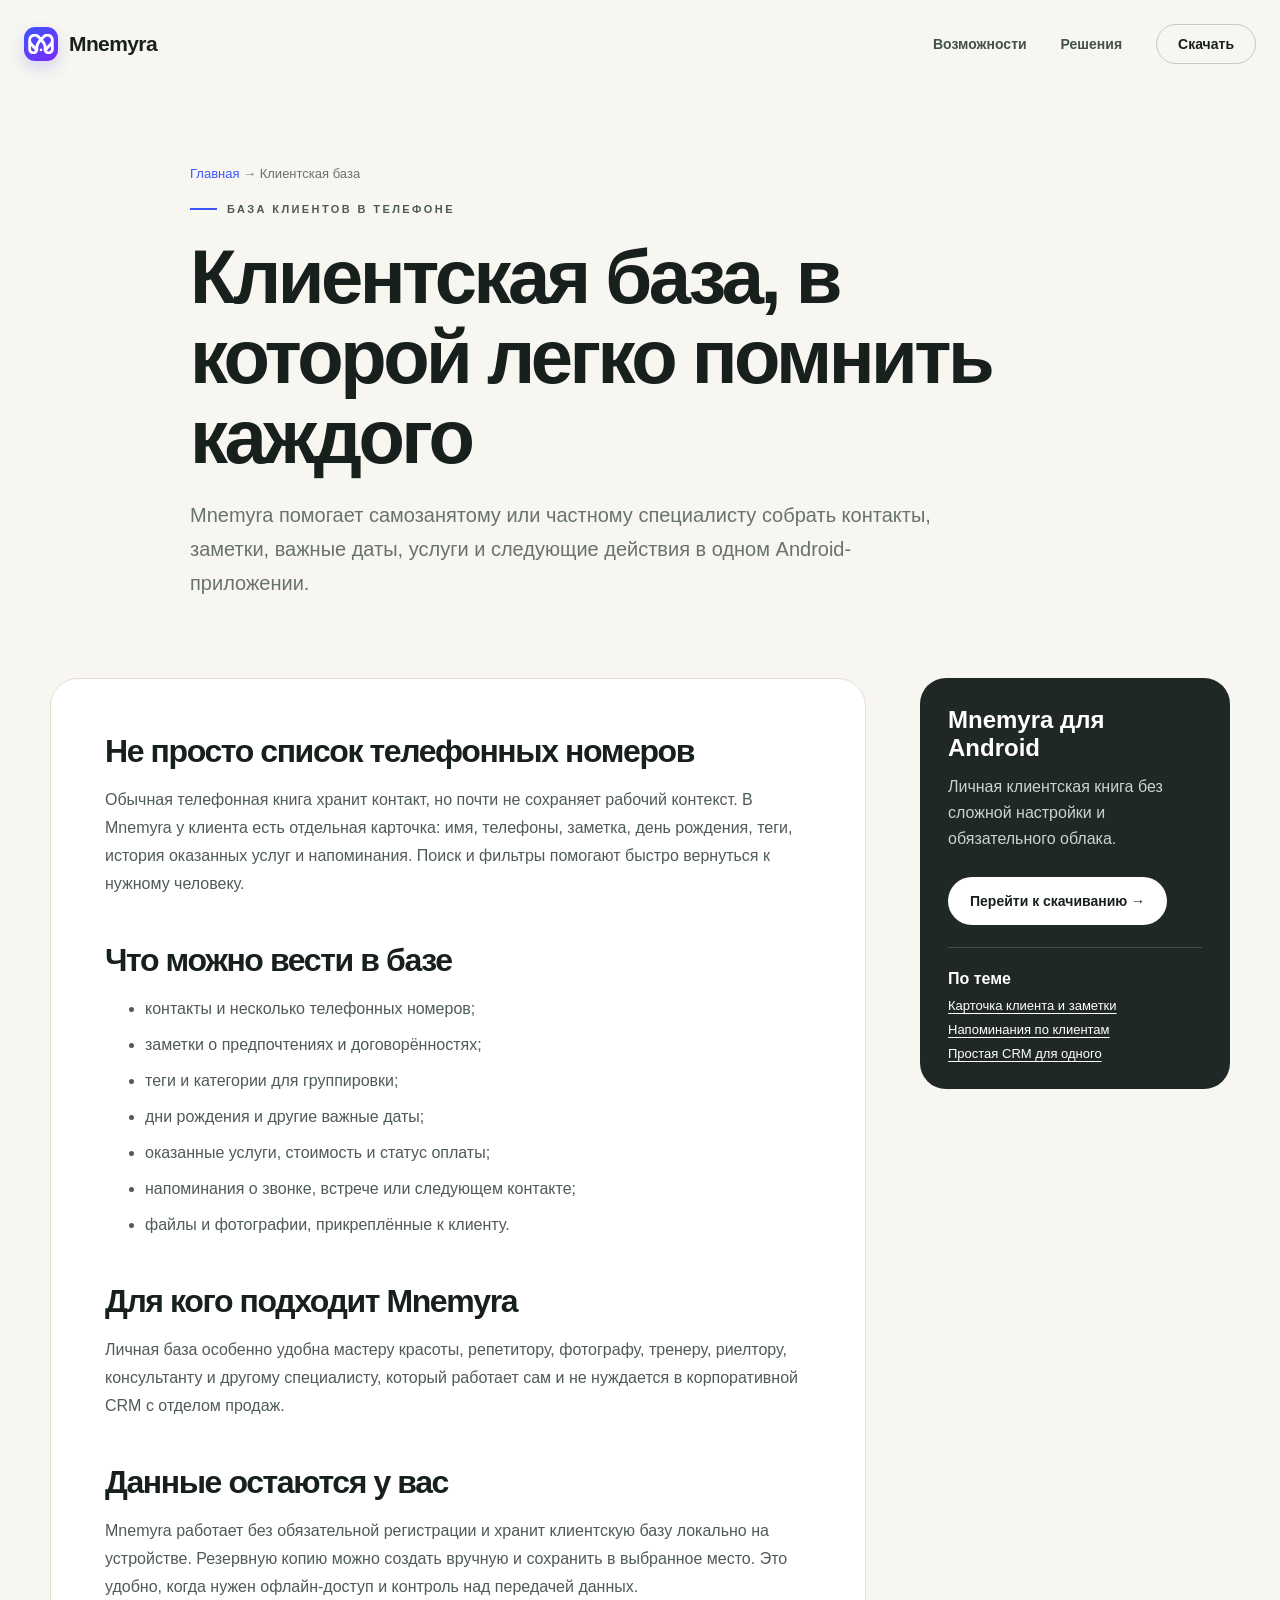
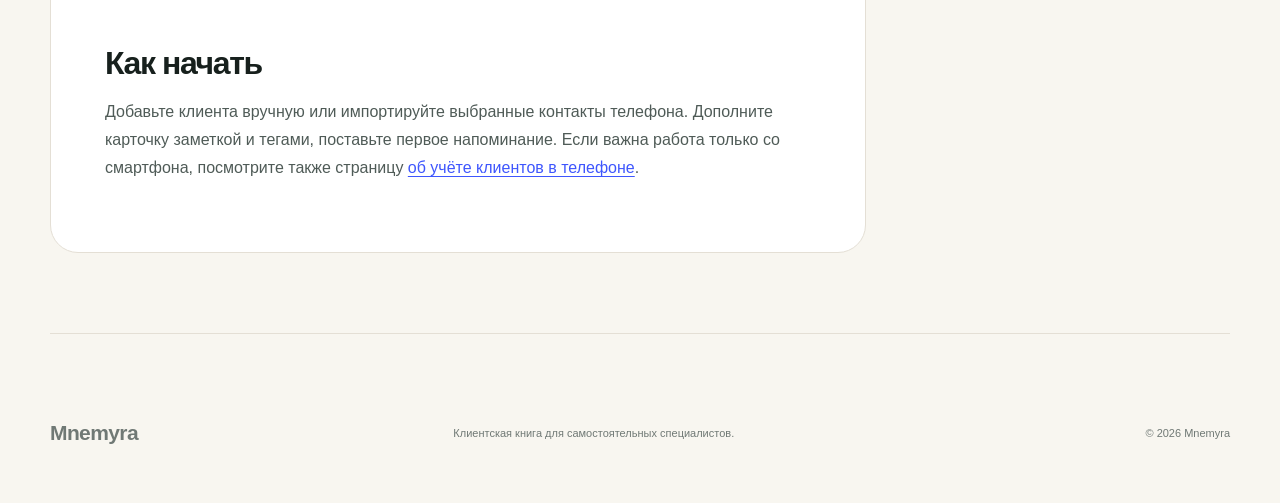
==== client-base/index.html @ 7515821a "Add SEO landing pages and internal linking" ====
<!doctype html><html lang="ru"><head><meta charset="utf-8"><meta name="viewport" content="width=device-width,initial-scale=1"><meta name="robots" content="index,follow,max-image-preview:large"><title>Клиентская база на Android для самозанятых — Mnemyra</title><meta name="description" content="Приложение для ведения клиентской базы на телефоне: контакты, заметки, теги, важные даты, услуги и напоминания. Локально, без облака и сложной CRM."><link rel="canonical" href="https://mnemyra.ru/client-base/"><meta property="og:type" content="website"><meta property="og:title" content="Клиентская база на Android — Mnemyra"><meta property="og:description" content="Ведите контакты, заметки, услуги и напоминания по клиентам в одном приложении."><meta property="og:image" content="../og-image.png"><link rel="icon" href="../favicon.ico"><link rel="stylesheet" href="../styles.css"><script type="application/ld+json">{"@context":"https://schema.org","@type":"WebPage","name":"Клиентская база на Android для самозанятых","isPartOf":{"@type":"WebSite","name":"Mnemyra","url":"https://mnemyra.ru/"},"about":{"@type":"SoftwareApplication","name":"Mnemyra","operatingSystem":"Android","applicationCategory":"BusinessApplication"}}</script></head><body>
<header class="site-header"><a class="brand" href="../"><span class="brand-mark"><img src="../logo.svg" alt=""></span><span>Mnemyra</span></a><nav class="main-nav"><a href="../#possibilities">Возможности</a><a href="../#guides">Решения</a><a class="nav-cta" href="../#download">Скачать</a></nav></header>
<main class="landing-main"><section class="landing-hero wrap"><div class="breadcrumbs"><a href="../">Главная</a> → Клиентская база</div><div class="eyebrow"><span></span> База клиентов в телефоне</div><h1>Клиентская база, в которой легко помнить каждого</h1><p class="landing-lead">Mnemyra помогает самозанятому или частному специалисту собрать контакты, заметки, важные даты, услуги и следующие действия в одном Android-приложении.</p></section><div class="landing-body wrap"><article class="article-card">
<h2>Не просто список телефонных номеров</h2><p>Обычная телефонная книга хранит контакт, но почти не сохраняет рабочий контекст. В Mnemyra у клиента есть отдельная карточка: имя, телефоны, заметка, день рождения, теги, история оказанных услуг и напоминания. Поиск и фильтры помогают быстро вернуться к нужному человеку.</p>
<h2>Что можно вести в базе</h2><ul><li>контакты и несколько телефонных номеров;</li><li>заметки о предпочтениях и договорённостях;</li><li>теги и категории для группировки;</li><li>дни рождения и другие важные даты;</li><li>оказанные услуги, стоимость и статус оплаты;</li><li>напоминания о звонке, встрече или следующем контакте;</li><li>файлы и фотографии, прикреплённые к клиенту.</li></ul>
<h2>Для кого подходит Mnemyra</h2><p>Личная база особенно удобна мастеру красоты, репетитору, фотографу, тренеру, риелтору, консультанту и другому специалисту, который работает сам и не нуждается в корпоративной CRM с отделом продаж.</p>
<h2>Данные остаются у вас</h2><p>Mnemyra работает без обязательной регистрации и хранит клиентскую базу локально на устройстве. Резервную копию можно создать вручную и сохранить в выбранное место. Это удобно, когда нужен офлайн-доступ и контроль над передачей данных.</p>
<h2>Как начать</h2><p>Добавьте клиента вручную или импортируйте выбранные контакты телефона. Дополните карточку заметкой и тегами, поставьте первое напоминание. Если важна работа только со смартфона, посмотрите также страницу <a href="../clients-on-phone/">об учёте клиентов в телефоне</a>.</p>
</article><aside class="page-aside"><h2>Mnemyra для Android</h2><p>Личная клиентская книга без сложной настройки и обязательного облака.</p><a class="button" href="../#download">Перейти к скачиванию →</a><div class="related"><strong>По теме</strong><a href="../client-card/">Карточка клиента и заметки</a><a href="../client-reminders/">Напоминания по клиентам</a><a href="../simple-crm/">Простая CRM для одного</a></div></aside></div></main><footer class="footer wrap landing-footer"><a class="brand" href="../"><span>Mnemyra</span></a><p>Клиентская книга для самостоятельных специалистов.</p><div><span>© 2026 Mnemyra</span></div></footer></body></html>
---- styles.css ----
:root{--blue:#3e56fd;--violet:#7b2afc;--ink:#17201d;--muted:#68736f;--milk:#f8f6f0;--warm:#eee9df;--line:#e4dfd5;--card:#fff;--radius:32px;--shadow:0 24px 70px rgba(41,45,43,.12)}
*{box-sizing:border-box}html{scroll-behavior:smooth}body{margin:0;background:var(--milk);color:var(--ink);font-family:Manrope,Arial,sans-serif;-webkit-font-smoothing:antialiased}a{color:inherit;text-decoration:none}button{font:inherit}.wrap{width:min(1180px,calc(100% - 48px));margin-inline:auto}.site-header{height:88px;width:min(1240px,calc(100% - 48px));margin:auto;display:flex;align-items:center;justify-content:space-between;position:relative;z-index:20}.brand{display:flex;align-items:center;gap:11px;font-size:21px;font-weight:800;letter-spacing:-.6px}.brand-mark{width:34px;height:34px;border-radius:11px;background:linear-gradient(145deg,var(--blue),var(--violet));padding:8px;display:grid;place-items:center;box-shadow:0 7px 15px rgba(62,86,253,.2)}.brand-mark img{width:100%;filter:invert(1)}.main-nav{display:flex;align-items:center;gap:34px;font-size:14px;font-weight:600}.main-nav a:not(.nav-cta){color:#43504b}.main-nav a:hover{color:var(--blue)}.nav-cta{border:1px solid #c9c8c3;border-radius:999px;padding:11px 21px}.menu-button{display:none;background:none;border:0}.hero{min-height:690px;display:grid;grid-template-columns:1.04fr .96fr;align-items:center;padding-top:45px;padding-bottom:80px}.eyebrow{text-transform:uppercase;font-size:11px;font-weight:800;letter-spacing:2.4px;display:flex;align-items:center;gap:10px;color:#4d5a56}.eyebrow span{display:block;width:27px;height:2px;background:var(--blue)}h1,h2,h3,p{margin-top:0}.hero h1,.section-heading h2,.privacy h2,.download h2{font-size:clamp(48px,5.4vw,76px);line-height:1.04;letter-spacing:-4px;margin:24px 0 27px;font-weight:700}.hero h1 em,.section-heading h2 em,.privacy h2 em,.download h2 em{font-family:Prata,Georgia,serif;font-weight:400;color:var(--blue)}.hero-lead{font-size:18px;line-height:1.7;color:var(--muted);max-width:610px}.hero-actions{display:flex;align-items:center;gap:30px;margin-top:34px}.button{display:inline-flex;align-items:center;gap:28px;border-radius:999px;padding:16px 22px;font-size:14px;font-weight:700;transition:.2s transform,.2s box-shadow}.button:hover{transform:translateY(-2px)}.button-primary{background:var(--blue);color:#fff;box-shadow:0 12px 30px rgba(62,86,253,.25)}.button span{font-size:18px}.text-link{font-size:14px;font-weight:700;border-bottom:1px solid #aaa;padding-bottom:4px}.text-link span{margin-left:8px}.hero-note{font-size:12px;color:#67716d;margin-top:24px}.shield{display:inline-grid;place-items:center;width:19px;height:19px;background:#dfe3ff;color:var(--blue);border-radius:50%;margin-right:8px;font-weight:800}.hero-visual{position:relative;min-height:570px;display:grid;place-items:center}.orbit{position:absolute;border:1px solid rgba(62,86,253,.15);border-radius:50%}.orbit-one{width:530px;height:530px}.orbit-two{width:410px;height:410px}.phone{position:relative;width:292px;height:584px;background:#fdfdfc;border:8px solid #202323;border-radius:46px;padding:18px 17px 14px;box-shadow:0 38px 70px rgba(44,50,47,.24);z-index:2;overflow:hidden}.phone:before{content:"";position:absolute;top:8px;left:50%;transform:translateX(-50%);width:78px;height:19px;border-radius:20px;background:#202323}.phone-top{display:flex;justify-content:space-between;font-size:9px;font-weight:800;padding:1px 7px 24px}.phone-top i{width:30px;border-top:5px double #202323}.app-head{display:flex;align-items:center;justify-content:space-between}.app-head small{font-size:7px;letter-spacing:1.3px;color:#818986}.app-head h2{font-size:23px;margin:2px 0}.avatar{display:grid;place-items:center;border-radius:50%;font-weight:800}.avatar-blue{width:36px;height:36px;background:#dfe4ff;color:var(--blue)}.phone-subtitle{font-size:10px;color:#737d78;margin:14px 0 8px}.summary-grid{display:grid;grid-template-columns:1fr 1fr;gap:8px}.summary{padding:13px 11px;border-radius:15px}.summary strong{font-size:22px;display:block}.summary span{font-size:8px;line-height:1.35;color:#535d59}.blue{background:#e6eaff}.lilac{background:#eee5ff}.phone-section-title{display:flex;justify-content:space-between;font-size:10px;margin:18px 1px 8px}.phone-section-title span{color:var(--blue);font-weight:700}.event-card{display:flex;align-items:center;gap:9px;background:#fff;border:1px solid #ecebe7;border-radius:14px;padding:8px;margin-bottom:7px;box-shadow:0 5px 15px rgba(30,40,35,.05)}.event-card>div:nth-child(2){flex:1}.event-card strong{display:block;font-size:9px}.event-card small{font-size:7px;color:#7b8580}.date-box{width:36px;height:38px;border-radius:10px;background:var(--blue);color:#fff;display:grid;place-content:center;text-align:center}.date-box strong{font-size:12px}.date-box span{font-size:6px}.date-box.pale{background:#f0e7ff;color:var(--violet)}.event-card.faded{opacity:.8}.phone-nav{position:absolute;bottom:0;left:0;right:0;background:#fff;border-top:1px solid #eee;padding:9px 16px 11px;display:flex;justify-content:space-between;color:#858b88}.phone-nav span{font-size:14px;text-align:center}.phone-nav small{display:block;font-size:6px;margin-top:2px}.phone-nav .active{color:var(--blue)}.float-card{position:absolute;z-index:3;background:rgba(255,255,255,.93);backdrop-filter:blur(10px);box-shadow:var(--shadow);border:1px solid rgba(255,255,255,.8);border-radius:18px;padding:12px 15px;display:flex;align-items:center;gap:10px}.float-card small,.float-card strong{display:block}.float-card small{font-size:8px;color:#7b8580}.float-card strong{font-size:10px}.note-card{top:92px;left:-12px}.mini-icon{width:32px;height:32px;border-radius:10px;background:#e8eaff;color:var(--blue);display:grid;place-items:center}.people-card{right:-7px;bottom:95px}.stacked-avatars{display:flex}.stacked-avatars span{width:26px;height:26px;margin-left:-7px;border:2px solid white;border-radius:50%;display:grid;place-items:center;background:#e7dbff;color:#6e39c8;font-size:8px;font-weight:800}.stacked-avatars span:first-child{margin-left:0;background:#dde3ff;color:var(--blue)}.stacked-avatars span:last-child{background:#ffe2d6;color:#9b593e}.trust-strip{border-top:1px solid var(--line);border-bottom:1px solid var(--line);display:grid;grid-template-columns:repeat(4,1fr);padding:28px max(24px,calc((100vw - 1180px)/2));gap:20px;background:rgba(255,255,255,.25)}.trust-strip div{display:flex;gap:15px;align-items:flex-start;border-right:1px solid var(--line)}.trust-strip div:last-child{border:0}.trust-strip span{font-family:Prata;color:var(--blue);font-size:12px}.trust-strip strong{font-size:12px;line-height:1.45}.section-space{padding-top:130px;padding-bottom:130px}.section-heading{display:grid;grid-template-columns:1fr 1fr;align-items:end}.section-heading .eyebrow{grid-column:1/-1}.section-heading h2{font-size:clamp(42px,5vw,66px);margin-bottom:60px}.section-heading p{font-size:16px;color:var(--muted);line-height:1.7;margin:0 0 63px auto;max-width:390px}.bento{display:grid;grid-template-columns:1.4fr 1fr;grid-template-rows:1fr 1fr;gap:18px}.feature-card{border-radius:var(--radius);padding:36px;background:white;position:relative;overflow:hidden;min-height:260px;border:1px solid rgba(44,49,47,.04)}.feature-main{grid-row:1/3;background:#e9ebff;min-height:570px;padding-right:52%}.feature-label{font-size:10px;text-transform:uppercase;letter-spacing:1.7px;color:var(--blue);font-weight:800}.feature-card h3{font-size:30px;line-height:1.16;letter-spacing:-1.4px;margin:24px 0 15px}.feature-card p{font-size:13px;line-height:1.65;color:#67716d}.client-card{position:absolute;right:-34px;top:70px;width:305px;border-radius:25px;background:#fff;padding:22px;box-shadow:0 22px 55px rgba(65,70,95,.16);transform:rotate(-2deg)}.client-top{display:flex;align-items:center;gap:10px}.client-top>div:nth-child(2){flex:1}.client-top strong,.client-top span{display:block}.client-top strong{font-size:12px}.client-top span{font-size:8px;color:#7b8580}.client-top button{border:0;background:none}.avatar-photo{width:42px;height:42px;background:#eadbff;color:#7242bc;font-size:11px}.tags{display:flex;gap:6px;margin:16px 0}.tags span{font-size:7px;background:#eef0ff;color:var(--blue);padding:5px 8px;border-radius:10px}.client-details{border-top:1px solid #eee;border-bottom:1px solid #eee;padding:13px 0}.client-details span,.client-details strong{display:block}.client-details span{font-size:7px;color:#7b8580}.client-details strong{font-size:10px}.client-actions{display:flex;gap:8px;margin-top:15px}.client-actions button{border:0;border-radius:12px;background:#edf0ff;color:var(--blue);font-size:8px;font-weight:800;padding:9px}.reminder-feature{background:#e8f0e9;padding-right:44%}.services-feature{background:#f1e7fb;padding-right:46%}.feature-icon{width:42px;height:42px;border-radius:14px;background:rgba(255,255,255,.65);display:grid;place-items:center;color:var(--blue);font-size:19px}.reminder-pop{position:absolute;right:-34px;bottom:35px;background:white;width:240px;padding:17px;border-radius:18px;box-shadow:0 15px 35px rgba(44,60,48,.12);transform:rotate(2deg)}.reminder-pop span,.reminder-pop strong,.reminder-pop small{display:block}.reminder-pop span{font-size:7px;color:#56815e;text-transform:uppercase;font-weight:800;letter-spacing:1px}.reminder-pop strong{font-size:11px;margin:5px 0}.reminder-pop small{font-size:8px;color:#7b8580}.bars{position:absolute;right:20px;bottom:38px;height:115px;width:175px;display:flex;align-items:flex-end;gap:7px;border-bottom:1px solid rgba(123,42,252,.18)}.bars i{display:block;flex:1;background:linear-gradient(var(--violet),#c6a7ed);border-radius:6px 6px 0 0}.bars i:nth-child(1){height:30%}.bars i:nth-child(2){height:52%}.bars i:nth-child(3){height:40%}.bars i:nth-child(4){height:75%}.bars i:nth-child(5){height:60%}.bars i:nth-child(6){height:100%}.money{position:absolute;right:30px;top:30px}.money span,.money strong{display:block}.money span{font-size:7px;color:#796d81}.money strong{font-size:16px}.privacy{background:#19211e;color:white;overflow:hidden}.privacy-inner{min-height:640px;display:grid;grid-template-columns:1fr 1fr;align-items:center}.eyebrow.light{color:#c3cac7}.privacy h2{font-size:clamp(44px,5vw,67px)}.privacy h2 em,.download h2 em{color:#aab6ff}.privacy-copy>p{color:#aeb8b4;line-height:1.8;max-width:520px}.privacy ul{list-style:none;padding:0;margin:30px 0;display:grid;gap:16px;font-size:13px}.privacy li b{display:inline-grid;place-items:center;background:#324039;color:#aab6ff;width:24px;height:24px;border-radius:50%;margin-right:10px}.privacy-art{position:relative;min-height:500px;display:grid;place-items:center}.halo{position:absolute;border:1px solid rgba(170,182,255,.2);border-radius:50%}.h1{width:460px;height:460px}.h2{width:340px;height:340px}.h3{width:225px;height:225px;background:radial-gradient(circle,rgba(62,86,253,.25),transparent 70%)}.lock{position:relative;z-index:2;width:150px;height:180px;border-radius:46% 46% 35% 35%;background:linear-gradient(145deg,#5268fc,#712df4);display:grid;place-content:center;text-align:center;box-shadow:0 25px 70px rgba(72,67,255,.35);transform:rotate(3deg)}.lock span{font-size:38px}.lock strong{font-size:15px;margin-top:8px}.lock small{font-size:8px;color:#dfe2ff}.centered{text-align:center;display:block}.centered .eyebrow{justify-content:center}.centered h2{margin-bottom:50px}.professions{display:flex;flex-wrap:wrap;justify-content:center;gap:11px}.professions span{background:#fff;border:1px solid var(--line);border-radius:999px;padding:15px 22px;font-size:13px;font-weight:600}.professions span:nth-child(2n){background:#e9ebff;color:#3548ca;border-color:#d8dcff}.download{min-height:480px;border-radius:40px;background:linear-gradient(135deg,var(--blue),#6840f2);color:white;padding:64px 70px;margin-bottom:100px;position:relative;overflow:hidden}.download>div:first-child{position:relative;z-index:2}.download-logo{width:56px;height:56px;filter:invert(1);margin-bottom:32px}.download h2{font-size:clamp(43px,5vw,68px);margin-bottom:18px}.download p{color:#dfe2ff}.button-white{background:#fff;color:var(--blue);margin-top:20px}.download-word{position:absolute;right:40px;bottom:-165px;font:580px/1 Prata;color:rgba(255,255,255,.09)}.footer{border-top:1px solid var(--line);min-height:170px;display:grid;grid-template-columns:1fr 1fr 1fr;align-items:center;gap:30px;font-size:11px;color:#707975}.footer p{margin:0}.footer>div{display:flex;justify-content:flex-end;gap:24px}.reveal{opacity:0;transform:translateY(22px);transition:opacity .7s ease,transform .7s ease}.reveal.visible{opacity:1;transform:none}
@media(max-width:900px){.main-nav{display:none;position:absolute;top:75px;left:0;right:0;background:white;border-radius:20px;padding:22px;box-shadow:var(--shadow);flex-direction:column}.main-nav.open{display:flex}.menu-button{display:block}.hero{grid-template-columns:1fr;padding-top:60px}.hero-copy{text-align:center}.hero-copy .eyebrow,.hero-actions{justify-content:center}.hero-lead{margin-inline:auto}.hero-visual{margin-top:60px}.trust-strip{grid-template-columns:1fr 1fr}.trust-strip div:nth-child(2){border:0}.section-heading{display:block}.section-heading p{margin:0 0 50px}.bento{grid-template-columns:1fr}.feature-main{grid-row:auto}.privacy-inner{grid-template-columns:1fr;padding-top:100px}.footer{grid-template-columns:1fr;text-align:center;padding:50px 0}.footer .brand{justify-content:center}.footer>div{justify-content:center}.download{padding:55px 45px}}
@media(max-width:580px){.wrap,.site-header{width:min(100% - 28px,1180px)}.site-header{height:72px}.hero{padding-top:35px}.hero h1,.section-heading h2,.privacy h2,.download h2{letter-spacing:-2.4px}.hero-lead{font-size:16px}.hero-actions{flex-direction:column;gap:20px}.hero-visual{transform:scale(.82);margin-inline:-35px;margin-top:25px;margin-bottom:-55px}.float-card{display:none}.trust-strip{grid-template-columns:1fr;padding:20px 25px}.trust-strip div{border-right:0;border-bottom:1px solid var(--line);padding:10px 0}.section-space{padding-top:85px;padding-bottom:85px}.section-heading h2{margin-bottom:28px}.feature-card{padding:27px}.feature-main{padding-right:27px;padding-bottom:330px}.client-card{top:auto;bottom:20px;right:-15px}.reminder-feature,.services-feature{padding-right:27px;padding-bottom:160px}.download{width:calc(100% - 28px);padding:45px 28px;border-radius:28px}.download-word{right:-100px}.privacy-art{min-height:420px;transform:scale(.8);margin:-45px}.professions{justify-content:flex-start}.professions span{padding:12px 15px;font-size:11px}}
@media(prefers-reduced-motion:reduce){html{scroll-behavior:auto}.reveal{opacity:1;transform:none;transition:none}}

/* The source SVG has generous built-in whitespace, so the mark needs optical scaling. */
.brand-mark{padding:2px;overflow:hidden}
.brand-mark img{transform:scale(.86)}

/* SEO hub and focused solution pages */
.seo-hub{border-top:1px solid var(--line)}.seo-grid{display:grid;grid-template-columns:repeat(2,1fr);gap:14px;margin-top:38px}.seo-grid a{background:#fff;border:1px solid var(--line);border-radius:22px;padding:24px;font-size:18px;font-weight:800;transition:.2s transform,.2s border-color}.seo-grid a:hover{transform:translateY(-3px);border-color:#aeb7ff}.seo-grid span{display:block;margin-top:8px;color:var(--muted);font-size:13px;font-weight:600}.landing-main{padding-bottom:80px}.landing-hero{padding-top:78px;padding-bottom:58px;max-width:900px}.landing-hero h1{font-size:clamp(44px,6vw,76px);line-height:1.05;letter-spacing:-3.5px;margin:22px 0}.landing-lead{font-size:20px;line-height:1.7;color:var(--muted);max-width:780px}.landing-body{display:grid;grid-template-columns:minmax(0,1fr) 310px;gap:54px;align-items:start}.article-card{background:#fff;border:1px solid var(--line);border-radius:28px;padding:clamp(26px,5vw,54px)}.article-card h2{font-size:32px;letter-spacing:-1.4px;margin:44px 0 16px}.article-card h2:first-child{margin-top:0}.article-card h3{font-size:21px;margin:30px 0 10px}.article-card p,.article-card li{font-size:16px;line-height:1.75;color:#4f5b57}.article-card li+li{margin-top:8px}.article-card a,.related a{color:var(--blue);text-decoration:underline;text-underline-offset:3px}.page-aside{position:sticky;top:24px;background:#202826;color:#fff;border-radius:26px;padding:28px}.page-aside h2{font-size:24px;margin-bottom:12px}.page-aside p{color:#cbd2cf;line-height:1.6}.page-aside .button{margin-top:10px;background:#fff;color:#17201d;text-decoration:none}.related{margin-top:22px;padding-top:22px;border-top:1px solid rgba(255,255,255,.16)}.related strong{display:block;margin-bottom:10px}.related a{display:block;color:#fff;margin-top:9px;font-size:13px}.breadcrumbs{font-size:13px;color:var(--muted);margin-bottom:22px}.breadcrumbs a{color:var(--blue)}.landing-footer{border-top:1px solid var(--line);padding-top:28px}@media(max-width:850px){.landing-body{grid-template-columns:1fr}.page-aside{position:static}.seo-grid{grid-template-columns:1fr}}@media(max-width:620px){.landing-hero{padding-top:45px}.landing-lead{font-size:17px}.article-card{border-radius:22px}.article-card h2{font-size:27px}}
.site-header:not(:has(.menu-button)) .main-nav{display:flex}@media(max-width:620px){.site-header:not(:has(.menu-button)) .main-nav a:not(.nav-cta){display:none}.site-header:not(:has(.menu-button)) .main-nav{position:static;background:none;box-shadow:none;padding:0}}
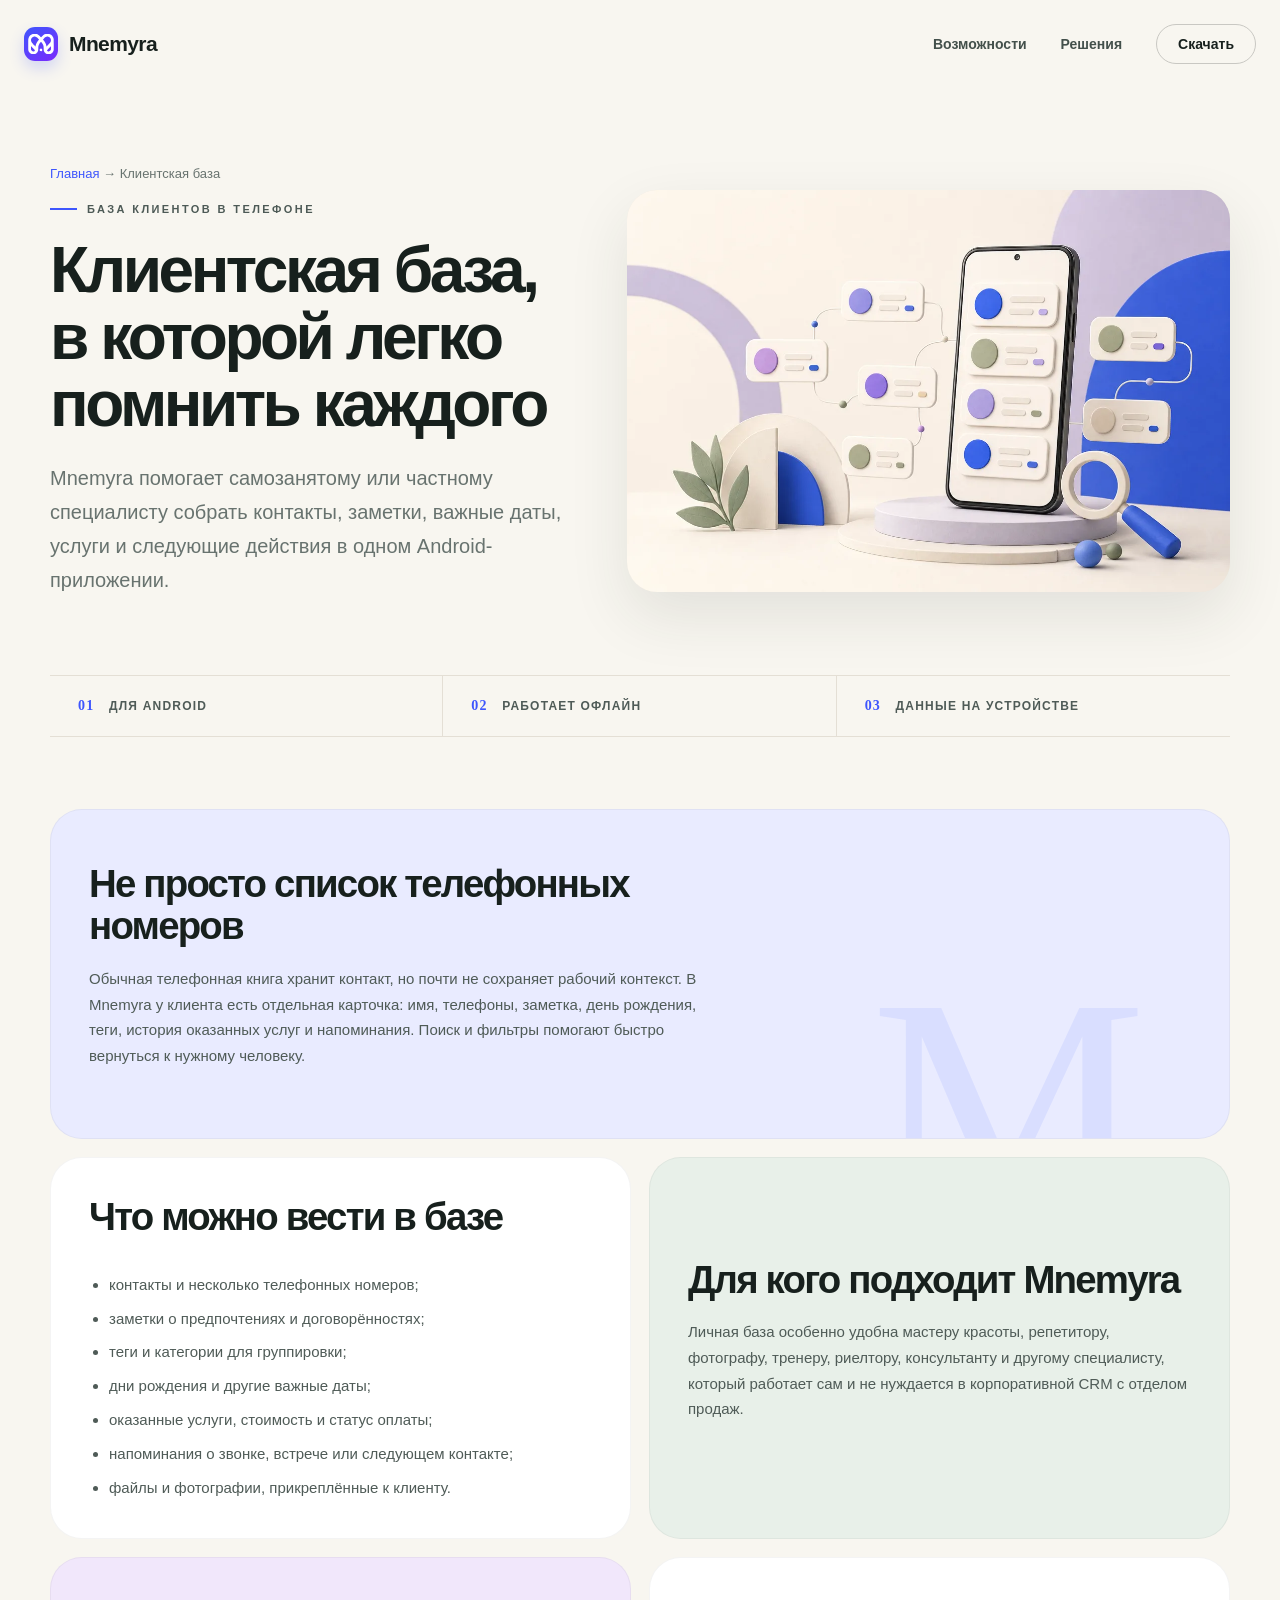
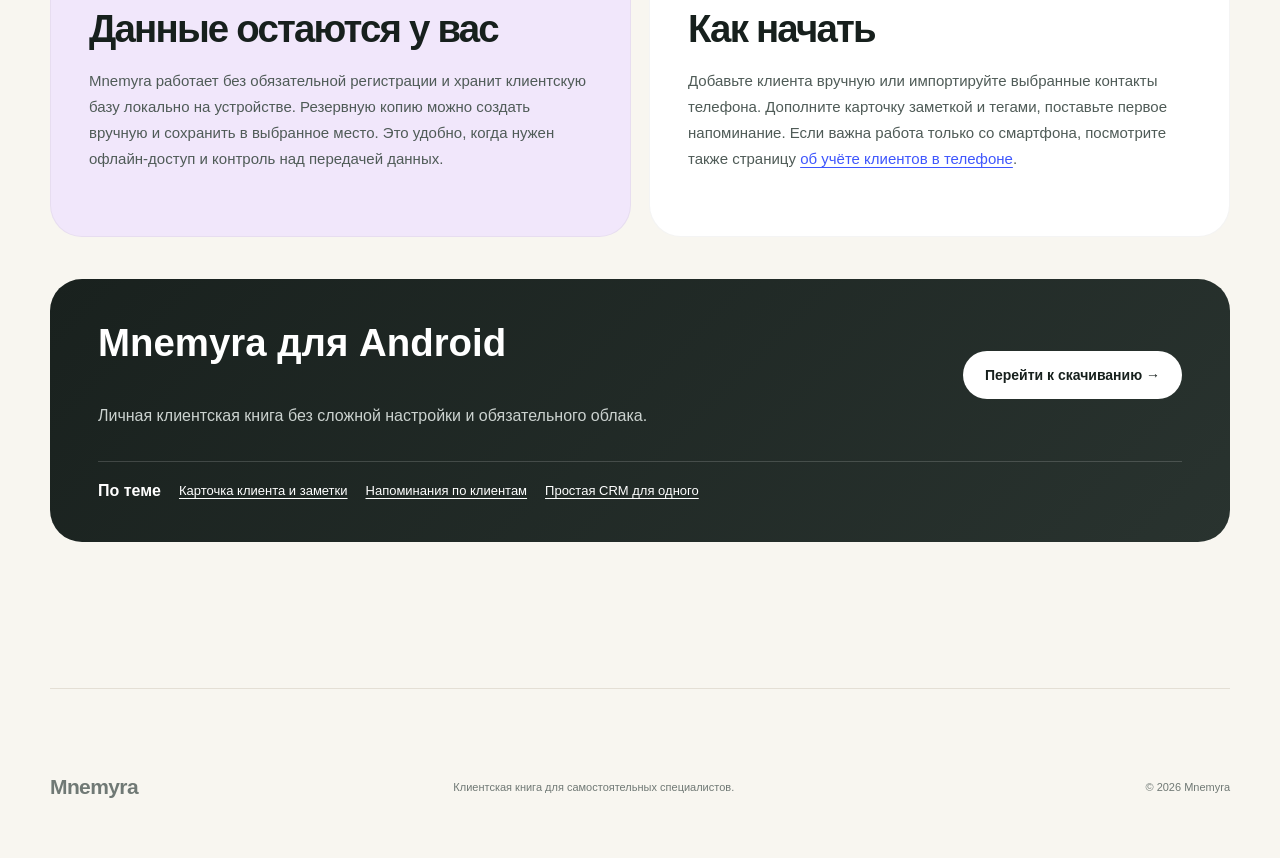
==== commit 1cc13614: "Redesign SEO pages with custom illustrations" ====
--- a/client-base/index.html
+++ b/client-base/index.html
@@ -1,9 +1,7 @@
-<!doctype html><html lang="ru"><head><meta charset="utf-8"><meta name="viewport" content="width=device-width,initial-scale=1"><meta name="robots" content="index,follow,max-image-preview:large"><title>Клиентская база на Android для самозанятых — Mnemyra</title><meta name="description" content="Приложение для ведения клиентской базы на телефоне: контакты, заметки, теги, важные даты, услуги и напоминания. Локально, без облака и сложной CRM."><link rel="canonical" href="https://mnemyra.ru/client-base/"><meta property="og:type" content="website"><meta property="og:title" content="Клиентская база на Android — Mnemyra"><meta property="og:description" content="Ведите контакты, заметки, услуги и напоминания по клиентам в одном приложении."><meta property="og:image" content="../og-image.png"><link rel="icon" href="../favicon.ico"><link rel="stylesheet" href="../styles.css"><script type="application/ld+json">{"@context":"https://schema.org","@type":"WebPage","name":"Клиентская база на Android для самозанятых","isPartOf":{"@type":"WebSite","name":"Mnemyra","url":"https://mnemyra.ru/"},"about":{"@type":"SoftwareApplication","name":"Mnemyra","operatingSystem":"Android","applicationCategory":"BusinessApplication"}}</script></head><body>
+<!doctype html><html lang="ru"><head><meta charset="utf-8"><meta name="viewport" content="width=device-width,initial-scale=1"><meta name="robots" content="index,follow,max-image-preview:large"><title>Клиентская база на Android для самозанятых — Mnemyra</title><meta name="description" content="Приложение для ведения клиентской базы на телефоне: контакты, заметки, теги, важные даты, услуги и напоминания. Локально, без облака и сложной CRM."><link rel="canonical" href="https://mnemyra.ru/client-base/"><meta property="og:type" content="website"><meta property="og:title" content="Клиентская база на Android — Mnemyra"><meta property="og:description" content="Ведите контакты, заметки, услуги и напоминания по клиентам в одном приложении."><meta property="og:image" content="https://mnemyra.ru/assets/seo/client-base.webp"><meta property="og:image:width" content="1200"><meta property="og:image:height" content="800"><link rel="icon" href="../favicon.ico"><link rel="stylesheet" href="../styles.css"><script type="application/ld+json">{"@context":"https://schema.org","@type":"WebPage","name":"Клиентская база на Android для самозанятых","isPartOf":{"@type":"WebSite","name":"Mnemyra","url":"https://mnemyra.ru/"},"about":{"@type":"SoftwareApplication","name":"Mnemyra","operatingSystem":"Android","applicationCategory":"BusinessApplication"}}</script></head><body>
 <header class="site-header"><a class="brand" href="../"><span class="brand-mark"><img src="../logo.svg" alt=""></span><span>Mnemyra</span></a><nav class="main-nav"><a href="../#possibilities">Возможности</a><a href="../#guides">Решения</a><a class="nav-cta" href="../#download">Скачать</a></nav></header>
-<main class="landing-main"><section class="landing-hero wrap"><div class="breadcrumbs"><a href="../">Главная</a> → Клиентская база</div><div class="eyebrow"><span></span> База клиентов в телефоне</div><h1>Клиентская база, в которой легко помнить каждого</h1><p class="landing-lead">Mnemyra помогает самозанятому или частному специалисту собрать контакты, заметки, важные даты, услуги и следующие действия в одном Android-приложении.</p></section><div class="landing-body wrap"><article class="article-card">
-<h2>Не просто список телефонных номеров</h2><p>Обычная телефонная книга хранит контакт, но почти не сохраняет рабочий контекст. В Mnemyra у клиента есть отдельная карточка: имя, телефоны, заметка, день рождения, теги, история оказанных услуг и напоминания. Поиск и фильтры помогают быстро вернуться к нужному человеку.</p>
-<h2>Что можно вести в базе</h2><ul><li>контакты и несколько телефонных номеров;</li><li>заметки о предпочтениях и договорённостях;</li><li>теги и категории для группировки;</li><li>дни рождения и другие важные даты;</li><li>оказанные услуги, стоимость и статус оплаты;</li><li>напоминания о звонке, встрече или следующем контакте;</li><li>файлы и фотографии, прикреплённые к клиенту.</li></ul>
-<h2>Для кого подходит Mnemyra</h2><p>Личная база особенно удобна мастеру красоты, репетитору, фотографу, тренеру, риелтору, консультанту и другому специалисту, который работает сам и не нуждается в корпоративной CRM с отделом продаж.</p>
-<h2>Данные остаются у вас</h2><p>Mnemyra работает без обязательной регистрации и хранит клиентскую базу локально на устройстве. Резервную копию можно создать вручную и сохранить в выбранное место. Это удобно, когда нужен офлайн-доступ и контроль над передачей данных.</p>
-<h2>Как начать</h2><p>Добавьте клиента вручную или импортируйте выбранные контакты телефона. Дополните карточку заметкой и тегами, поставьте первое напоминание. Если важна работа только со смартфона, посмотрите также страницу <a href="../clients-on-phone/">об учёте клиентов в телефоне</a>.</p>
-</article><aside class="page-aside"><h2>Mnemyra для Android</h2><p>Личная клиентская книга без сложной настройки и обязательного облака.</p><a class="button" href="../#download">Перейти к скачиванию →</a><div class="related"><strong>По теме</strong><a href="../client-card/">Карточка клиента и заметки</a><a href="../client-reminders/">Напоминания по клиентам</a><a href="../simple-crm/">Простая CRM для одного</a></div></aside></div></main><footer class="footer wrap landing-footer"><a class="brand" href="../"><span>Mnemyra</span></a><p>Клиентская книга для самостоятельных специалистов.</p><div><span>© 2026 Mnemyra</span></div></footer></body></html>
+<main class="landing-main"><section class="landing-hero wrap"><div class="breadcrumbs"><a href="../">Главная</a> → Клиентская база</div><div class="eyebrow"><span></span> База клиентов в телефоне</div><h1>Клиентская база, в которой легко помнить каждого</h1><p class="landing-lead">Mnemyra помогает самозанятому или частному специалисту собрать контакты, заметки, важные даты, услуги и следующие действия в одном Android-приложении.</p><figure class="landing-visual"><img src="../assets/seo/client-base.webp" width="1200" height="800" alt="Иллюстрация клиентской базы Mnemyra на Android" fetchpriority="high" decoding="async"></figure></section><div class="landing-benefits" aria-label="Преимущества Mnemyra"><span><b>01</b> Для Android</span><span><b>02</b> Работает офлайн</span><span><b>03</b> Данные на устройстве</span></div><div class="landing-body wrap"><article class="article-card"><section class="landing-feature"><h2>Не просто список телефонных номеров</h2><p>Обычная телефонная книга хранит контакт, но почти не сохраняет рабочий контекст. В Mnemyra у клиента есть отдельная карточка: имя, телефоны, заметка, день рождения, теги, история оказанных услуг и напоминания. Поиск и фильтры помогают быстро вернуться к нужному человеку.</p>
+</section><section class="landing-feature"><h2>Что можно вести в базе</h2><ul><li>контакты и несколько телефонных номеров;</li><li>заметки о предпочтениях и договорённостях;</li><li>теги и категории для группировки;</li><li>дни рождения и другие важные даты;</li><li>оказанные услуги, стоимость и статус оплаты;</li><li>напоминания о звонке, встрече или следующем контакте;</li><li>файлы и фотографии, прикреплённые к клиенту.</li></ul>
+</section><section class="landing-feature"><h2>Для кого подходит Mnemyra</h2><p>Личная база особенно удобна мастеру красоты, репетитору, фотографу, тренеру, риелтору, консультанту и другому специалисту, который работает сам и не нуждается в корпоративной CRM с отделом продаж.</p>
+</section><section class="landing-feature"><h2>Данные остаются у вас</h2><p>Mnemyra работает без обязательной регистрации и хранит клиентскую базу локально на устройстве. Резервную копию можно создать вручную и сохранить в выбранное место. Это удобно, когда нужен офлайн-доступ и контроль над передачей данных.</p>
+</section><section class="landing-feature"><h2>Как начать</h2><p>Добавьте клиента вручную или импортируйте выбранные контакты телефона. Дополните карточку заметкой и тегами, поставьте первое напоминание. Если важна работа только со смартфона, посмотрите также страницу <a href="../clients-on-phone/">об учёте клиентов в телефоне</a>.</p></section></article><aside class="page-aside"><h2>Mnemyra для Android</h2><p>Личная клиентская книга без сложной настройки и обязательного облака.</p><a class="button" href="../#download">Перейти к скачиванию →</a><div class="related"><strong>По теме</strong><a href="../client-card/">Карточка клиента и заметки</a><a href="../client-reminders/">Напоминания по клиентам</a><a href="../simple-crm/">Простая CRM для одного</a></div></aside></div></main><footer class="footer wrap landing-footer"><a class="brand" href="../"><span>Mnemyra</span></a><p>Клиентская книга для самостоятельных специалистов.</p><div><span>© 2026 Mnemyra</span></div></footer></body></html>
--- a/styles.css
+++ b/styles.css
@@ -11,3 +11,9 @@
 /* SEO hub and focused solution pages */
 .seo-hub{border-top:1px solid var(--line)}.seo-grid{display:grid;grid-template-columns:repeat(2,1fr);gap:14px;margin-top:38px}.seo-grid a{background:#fff;border:1px solid var(--line);border-radius:22px;padding:24px;font-size:18px;font-weight:800;transition:.2s transform,.2s border-color}.seo-grid a:hover{transform:translateY(-3px);border-color:#aeb7ff}.seo-grid span{display:block;margin-top:8px;color:var(--muted);font-size:13px;font-weight:600}.landing-main{padding-bottom:80px}.landing-hero{padding-top:78px;padding-bottom:58px;max-width:900px}.landing-hero h1{font-size:clamp(44px,6vw,76px);line-height:1.05;letter-spacing:-3.5px;margin:22px 0}.landing-lead{font-size:20px;line-height:1.7;color:var(--muted);max-width:780px}.landing-body{display:grid;grid-template-columns:minmax(0,1fr) 310px;gap:54px;align-items:start}.article-card{background:#fff;border:1px solid var(--line);border-radius:28px;padding:clamp(26px,5vw,54px)}.article-card h2{font-size:32px;letter-spacing:-1.4px;margin:44px 0 16px}.article-card h2:first-child{margin-top:0}.article-card h3{font-size:21px;margin:30px 0 10px}.article-card p,.article-card li{font-size:16px;line-height:1.75;color:#4f5b57}.article-card li+li{margin-top:8px}.article-card a,.related a{color:var(--blue);text-decoration:underline;text-underline-offset:3px}.page-aside{position:sticky;top:24px;background:#202826;color:#fff;border-radius:26px;padding:28px}.page-aside h2{font-size:24px;margin-bottom:12px}.page-aside p{color:#cbd2cf;line-height:1.6}.page-aside .button{margin-top:10px;background:#fff;color:#17201d;text-decoration:none}.related{margin-top:22px;padding-top:22px;border-top:1px solid rgba(255,255,255,.16)}.related strong{display:block;margin-bottom:10px}.related a{display:block;color:#fff;margin-top:9px;font-size:13px}.breadcrumbs{font-size:13px;color:var(--muted);margin-bottom:22px}.breadcrumbs a{color:var(--blue)}.landing-footer{border-top:1px solid var(--line);padding-top:28px}@media(max-width:850px){.landing-body{grid-template-columns:1fr}.page-aside{position:static}.seo-grid{grid-template-columns:1fr}}@media(max-width:620px){.landing-hero{padding-top:45px}.landing-lead{font-size:17px}.article-card{border-radius:22px}.article-card h2{font-size:27px}}
 .site-header:not(:has(.menu-button)) .main-nav{display:flex}@media(max-width:620px){.site-header:not(:has(.menu-button)) .main-nav a:not(.nav-cta){display:none}.site-header:not(:has(.menu-button)) .main-nav{position:static;background:none;box-shadow:none;padding:0}}
+.landing-visual{margin:42px 0 0;border-radius:30px;overflow:hidden;background:#eee9df;box-shadow:0 24px 60px rgba(41,45,43,.1);aspect-ratio:3/2}.landing-visual img{display:block;width:100%;height:100%;object-fit:cover}@media(max-width:620px){.landing-visual{margin-top:30px;border-radius:20px}}
+
+/* Editorial landing layout: mirrors the rhythm and bento language of the home page. */
+.landing-hero{max-width:1180px;display:grid;grid-template-columns:minmax(0,.92fr) minmax(420px,1.08fr);column-gap:64px;align-items:center}.landing-hero .breadcrumbs,.landing-hero .eyebrow{grid-column:1}.landing-hero h1,.landing-hero .landing-lead{grid-column:1}.landing-hero .landing-visual{grid-column:2;grid-row:1/6;margin:0}.landing-hero h1{font-size:clamp(42px,5vw,68px)}.landing-benefits{width:min(1180px,calc(100% - 48px));margin:0 auto 72px;display:grid;grid-template-columns:repeat(3,1fr);border-top:1px solid var(--line);border-bottom:1px solid var(--line)}.landing-benefits span{padding:22px 28px;border-right:1px solid var(--line);font-size:12px;font-weight:800;text-transform:uppercase;letter-spacing:1.2px;color:#4f5b57}.landing-benefits span:last-child{border:0}.landing-benefits b{color:var(--blue);font-family:Prata,Georgia,serif;font-size:14px;margin-right:10px}.landing-body{display:block}.article-card{display:grid;grid-template-columns:repeat(2,minmax(0,1fr));gap:18px;background:none;border:0;border-radius:0;padding:0}.landing-feature{min-height:280px;border-radius:var(--radius);padding:38px;background:#fff;border:1px solid rgba(44,49,47,.05);display:flex;flex-direction:column;justify-content:center;overflow:hidden;position:relative}.landing-feature:first-child{grid-column:1/-1;min-height:330px;padding-right:42%;background:#e9ebff}.landing-feature:nth-child(3n){background:#e8f0e9}.landing-feature:nth-child(4n){background:#f1e7fb}.landing-feature h2{font-size:clamp(28px,3vw,42px);line-height:1.1;letter-spacing:-1.8px;margin:0 0 18px;max-width:650px}.landing-feature p,.landing-feature li{font-size:15px;line-height:1.72}.landing-feature ul,.landing-feature ol{padding-left:20px;margin-bottom:0}.landing-feature:first-child:after{content:'M';position:absolute;right:7%;bottom:-38%;font:310px/1 Prata,Georgia,serif;color:rgba(62,86,253,.09)}.page-aside{position:relative;display:grid;grid-template-columns:1fr auto;align-items:center;gap:28px;margin-top:18px;padding:42px 48px;border-radius:32px;background:linear-gradient(135deg,#19211e,#29332f)}.page-aside h2{font-size:clamp(28px,3vw,42px);margin:0 0 10px}.page-aside p{margin:0;max-width:630px}.page-aside .button{grid-column:2;grid-row:1/3;margin:0}.related{grid-column:1/-1;display:flex;align-items:center;gap:18px;margin-top:4px;padding-top:20px}.related strong{margin:0}.related a{margin:0}.landing-footer{margin-top:90px}@media(max-width:900px){.landing-hero{grid-template-columns:1fr}.landing-hero .breadcrumbs,.landing-hero .eyebrow,.landing-hero h1,.landing-hero .landing-lead,.landing-hero .landing-visual{grid-column:1}.landing-hero .landing-visual{grid-row:auto;margin-top:34px}.landing-benefits{grid-template-columns:1fr 1fr 1fr}.landing-feature:first-child{padding-right:38px}.landing-feature:first-child:after{display:none}.page-aside{grid-template-columns:1fr}.page-aside .button{grid-column:1;grid-row:auto;width:max-content}.related{flex-wrap:wrap}}@media(max-width:620px){.landing-benefits{width:calc(100% - 28px);grid-template-columns:1fr;margin-bottom:45px}.landing-benefits span{border-right:0;border-bottom:1px solid var(--line);padding:15px 4px}.article-card{grid-template-columns:1fr}.landing-feature,.landing-feature:first-child{grid-column:1;min-height:auto;padding:28px;border-radius:22px}.page-aside{padding:32px 28px;border-radius:24px}.related{align-items:flex-start;flex-direction:column;gap:8px}}
+@media(max-width:620px){.site-header:not(:has(.menu-button)) .main-nav{display:none}.landing-hero h1{font-size:36px;line-height:1.08;letter-spacing:-2px;overflow-wrap:anywhere}.landing-hero{padding-top:36px}.landing-hero .landing-visual{margin-top:28px}.landing-lead{font-size:16px}}
+@media(max-width:620px){html,body{overflow-x:hidden}.landing-hero,.landing-body,.landing-benefits,.site-header{width:calc(100% - 28px);max-width:calc(100% - 28px);min-width:0;margin-left:auto;margin-right:auto}.landing-hero>*{min-width:0;max-width:100%}.landing-hero h1,.landing-hero .landing-lead{width:100%;white-space:normal}.landing-visual img{max-width:100%}}
